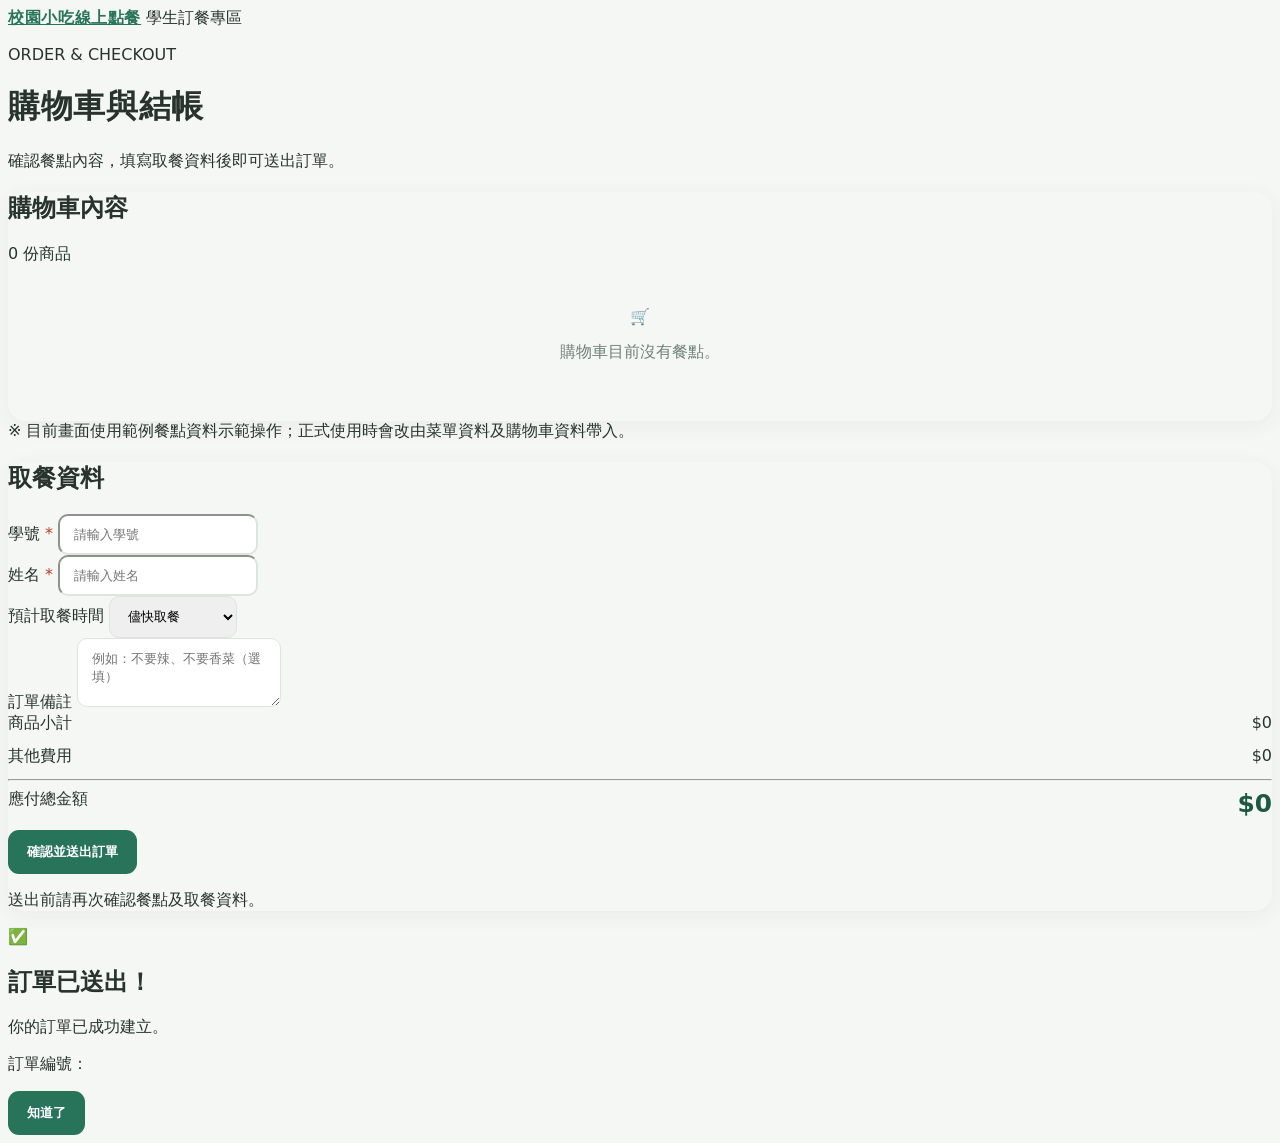
==== checkout.html @ f749bfb9 "Update checkout.html" ====
<!DOCTYPE html>
<html lang="zh-Hant">
<head>
  <meta charset="UTF-8">
  <meta name="viewport" content="width=device-width, initial-scale=1">
  <title>校園小吃線上點餐系統｜購物車與結帳</title>

  <!-- 如果你的專案有下載 Bootstrap，請確認這個相對路徑正確 -->
  <link rel="stylesheet" href="../assets/vendor/bootstrap.min.css">

  <style>
    :root {
      --brand: #28745b;
      --brand-dark: #1d5945;
      --page-bg: #f5f7f5;
      --soft-green: #eaf3ee;
    }

    body {
      background: var(--page-bg);
      color: #29332e;
      font-family: "Microsoft JhengHei", system-ui, sans-serif;
    }

    .navbar-brand {
      color: var(--brand) !important;
      font-weight: 800;
      letter-spacing: .04em;
    }

    .page-title {
      font-weight: 800;
      letter-spacing: .02em;
    }

    .section-card {
      border: 0;
      border-radius: 18px;
      box-shadow: 0 5px 22px rgba(31, 65, 48, .06);
    }

    .food-thumb {
      width: 76px;
      height: 76px;
      object-fit: cover;
      border-radius: 13px;
      background: #e8eee9;
    }

    .quantity-control {
      display: inline-flex;
      align-items: center;
      gap: 10px;
      border: 1px solid #dce5df;
      border-radius: 999px;
      padding: 4px 8px;
      background: #fff;
    }

    .quantity-control button {
      border: 0;
      background: var(--soft-green);
      color: var(--brand-dark);
      border-radius: 50%;
      width: 28px;
      height: 28px;
      font-weight: 700;
      line-height: 1;
    }

    .quantity-control button:hover {
      background: #d8e9de;
    }

    .form-control, .form-select {
      border-color: #dce5df;
      border-radius: 10px;
      padding: .7rem .85rem;
    }

    .form-control:focus, .form-select:focus {
      border-color: #78a891;
      box-shadow: 0 0 0 .2rem rgba(40, 116, 91, .12);
    }

    .btn-brand {
      background: var(--brand);
      color: #fff;
      border: 0;
      border-radius: 11px;
      padding: .8rem 1.2rem;
      font-weight: 700;
    }

    .btn-brand:hover {
      background: var(--brand-dark);
      color: #fff;
    }

    .summary-row {
      display: flex;
      justify-content: space-between;
      gap: 12px;
      margin-bottom: 12px;
    }

    .total-price {
      color: var(--brand-dark);
      font-size: 1.55rem;
      font-weight: 800;
    }

    .required-mark {
      color: #c0392b;
    }

    .empty-cart {
      padding: 42px 16px;
      text-align: center;
      color: #718078;
    }

    @media (max-width: 575.98px) {
      .food-thumb {
        width: 62px;
        height: 62px;
      }
      .cart-item {
        align-items: flex-start !important;
      }
      .item-bottom {
        margin-top: 12px;
      }
    }
  </style>
</head>

<body>
  <nav class="navbar bg-white border-bottom">
    <div class="container">
      <a class="navbar-brand" href="menu.html">校園小吃線上點餐</a>
      <span class="small text-secondary">學生訂餐專區</span>
    </div>
  </nav>

  <main class="container py-4 py-lg-5">
    <div class="mb-4">
      <p class="text-success fw-semibold mb-1">ORDER & CHECKOUT</p>
      <h1 class="page-title h2 mb-2">購物車與結帳</h1>
      <p class="text-secondary mb-0">確認餐點內容，填寫取餐資料後即可送出訂單。</p>
    </div>

    <div class="row g-4">
      <!-- 購物車 -->
      <section class="col-lg-7" aria-labelledby="cart-title">
        <div class="card section-card">
          <div class="card-body p-3 p-md-4">
            <div class="d-flex justify-content-between align-items-center mb-3">
              <h2 id="cart-title" class="h5 fw-bold mb-0">購物車內容</h2>
              <span class="badge rounded-pill text-bg-success" id="item-count">2 項商品</span>
            </div>

            <div id="cart-list">
              <!-- 範例商品由 JavaScript 顯示 -->
            </div>
            <div id="empty-cart" class="empty-cart d-none">
              <div class="fs-1 mb-2">🛒</div>
              <p class="mb-0">購物車目前沒有餐點。</p>
            </div>
          </div>
        </div>

        <div class="alert alert-light border mt-3 small mb-0" role="note">
          ※ 目前畫面使用範例餐點資料示範操作；正式使用時會改由菜單資料及購物車資料帶入。
        </div>
      </section>

      <!-- 結帳表單與金額 -->
      <section class="col-lg-5" aria-labelledby="checkout-title">
        <div class="card section-card mb-4">
          <div class="card-body p-3 p-md-4">
            <h2 id="checkout-title" class="h5 fw-bold mb-3">取餐資料</h2>

            <form id="checkout-form">
              <div class="mb-3">
                <label for="student-id" class="form-label fw-semibold">
                  學號 <span class="required-mark">*</span>
                </label>
                <input class="form-control" id="student-id" name="student_id"
                       placeholder="請輸入學號" required>
              </div>

              <div class="mb-3">
                <label for="student-name" class="form-label fw-semibold">
                  姓名 <span class="required-mark">*</span>
                </label>
                <input class="form-control" id="student-name" name="student_name"
                       placeholder="請輸入姓名" required>
              </div>

              <div class="mb-3">
                <label for="pickup-time" class="form-label fw-semibold">預計取餐時間</label>
                <select class="form-select" id="pickup-time" name="pickup_time">
                  <option value="儘快取餐">儘快取餐</option>
                  <option value="12:00 - 12:15">12:00 - 12:15</option>
                  <option value="12:15 - 12:30">12:15 - 12:30</option>
                  <option value="12:30 - 12:45">12:30 - 12:45</option>
                </select>
              </div>

              <div class="mb-4">
                <label for="order-note" class="form-label fw-semibold">訂單備註</label>
                <textarea class="form-control" id="order-note" name="note" rows="3"
                          placeholder="例如：不要辣、不要香菜（選填）"></textarea>
              </div>

              <div class="border-top pt-3">
                <div class="summary-row">
                  <span class="text-secondary">商品小計</span>
                  <span id="subtotal">$0</span>
                </div>
                <div class="summary-row">
                  <span class="text-secondary">其他費用</span>
                  <span>$0</span>
                </div>
                <hr>
                <div class="summary-row align-items-center mb-3">
                  <span class="fw-bold">應付總金額</span>
                  <span class="total-price" id="total">$0</span>
                </div>
                <button class="btn btn-brand w-100" id="submit-order" type="submit">
                  確認並送出訂單
                </button>
                <p class="small text-secondary text-center mt-3 mb-0">
                  送出前請再次確認餐點及取餐資料。
                </p>
              </div>
            </form>
          </div>
        </div>
      </section>
    </div>
  </main>

  <!-- 訂單送出結果視窗 -->
  <div class="modal fade" id="result-modal" tabindex="-1" aria-labelledby="result-title" aria-hidden="true">
    <div class="modal-dialog modal-dialog-centered">
      <div class="modal-content border-0 rounded-4">
        <div class="modal-body text-center p-4 p-md-5">
          <div class="display-5 mb-3" id="result-icon">✅</div>
          <h2 class="h4 fw-bold" id="result-title">訂單已送出！</h2>
          <p class="text-secondary mb-2" id="result-message">你的訂單已成功建立。</p>
          <p class="mb-4">訂單編號：<strong id="order-number"></strong></p>
          <button type="button" class="btn btn-brand px-4" data-bs-dismiss="modal">知道了</button>
        </div>
      </div>
    </div>
  </div>

  <!-- 若專案已有 Bootstrap JavaScript，請改用專案內的檔案路徑 -->
  <script src="https://cdn.jsdelivr.net/npm/bootstrap@5.3.3/dist/js/bootstrap.bundle.min.js"></script>

  <script>
    // 範例購物車資料；正式串接時可改成從購物車或 API 取得。
    const cartItems = [];

    const cartList = document.getElementById("cart-list");
    const emptyCart = document.getElementById("empty-cart");
    const itemCount = document.getElementById("item-count");
    const subtotalElement = document.getElementById("subtotal");
    const totalElement = document.getElementById("total");
    const submitButton = document.getElementById("submit-order");

    function formatPrice(price) {
      return "$" + price.toLocaleString("zh-TW");
    }

    function renderCart() {
      cartList.innerHTML = "";

      const totalQuantity = cartItems.reduce((sum, item) => sum + item.quantity, 0);
      const subtotal = cartItems.reduce((sum, item) => sum + item.price * item.quantity, 0);

      itemCount.textContent = totalQuantity + " 份商品";
      subtotalElement.textContent = formatPrice(subtotal);
      totalElement.textContent = formatPrice(subtotal);

      emptyCart.classList.toggle("d-none", cartItems.length !== 0);
      cartList.classList.toggle("d-none", cartItems.length === 0);
      submitButton.disabled = cartItems.length === 0;

      cartItems.forEach(item => {
        const row = document.createElement("div");
        row.className = "cart-item d-flex align-items-center gap-3 py-3 border-bottom";

        row.innerHTML = `
          <img class="food-thumb" src="${item.image}" alt="${item.name}">
          <div class="flex-grow-1 min-width-0">
            <div class="fw-bold">${item.name}</div>
            <div class="small text-secondary">${item.description}</div>
            <div class="d-flex flex-wrap align-items-center justify-content-between gap-2 item-bottom">
              <div class="quantity-control" aria-label="${item.name}數量">
                <button type="button" data-action="decrease" data-id="${item.id}" aria-label="減少數量">−</button>
                <span class="fw-semibold">${item.quantity}</span>
                <button type="button" data-action="increase" data-id="${item.id}" aria-label="增加數量">+</button>
              </div>
              <span class="fw-bold">${formatPrice(item.price * item.quantity)}</span>
            </div>
          </div>
          <button type="button" class="btn btn-sm btn-link text-danger text-decoration-none"
                  data-action="remove" data-id="${item.id}">移除</button>
        `;
        cartList.appendChild(row);
      });
    }

    cartList.addEventListener("click", event => {
      const button = event.target.closest("button[data-action]");
      if (!button) return;

      const id = Number(button.dataset.id);
      const item = cartItems.find(product => product.id === id);
      if (!item) return;

      if (button.dataset.action === "increase") item.quantity += 1;
      if (button.dataset.action === "decrease") item.quantity = Math.max(1, item.quantity - 1);
      if (button.dataset.action === "remove") {
        const index = cartItems.findIndex(product => product.id === id);
        if (index !== -1) cartItems.splice(index, 1);
      }
      renderCart();
    });

    document.getElementById("checkout-form").addEventListener("submit", async event => {
      event.preventDefault();

      if (cartItems.length === 0) {
        alert("購物車沒有餐點，請先選擇餐點。");
        return;
      }

      const form = event.currentTarget;
      if (!form.reportValidity()) return;

      const orderData = {
        student_id: document.getElementById("student-id").value.trim(),
        student_name: document.getElementById("student-name").value.trim(),
        pickup_time: document.getElementById("pickup-time").value,
        note: document.getElementById("order-note").value.trim(),
        items: cartItems.map(item => ({
          meal_id: item.id,
          quantity: item.quantity
        }))
      };

      /*
        正式串接後端時，可將下方示範區塊替換為：
        const response = await fetch("/api/orders", {
          method: "POST",
          headers: { "Content-Type": "application/json" },
          body: JSON.stringify(orderData)
        });
        if (!response.ok) throw new Error("訂單送出失敗");
        const result = await response.json();

        注意：實際 API 路徑與欄位名稱要以組員 C 提供的規格為準。
      */

      console.log("準備送出的訂單資料：", orderData);

      // 暫時使用假資料模擬成功結果，尚未真的寫入資料庫。
      const demoOrderNumber = "DEMO" + Date.now().toString().slice(-6);
      document.getElementById("order-number").textContent = demoOrderNumber;
      document.getElementById("result-icon").textContent = "✅";
      document.getElementById("result-title").textContent = "訂單已送出！";
      document.getElementById("result-message").textContent =
        "目前為前端展示模式，訂單資料尚未傳送至後端。";

      const modal = new bootstrap.Modal(document.getElementById("result-modal"));
      modal.show();
    });

    renderCart();
  </script>
</body>
</html>
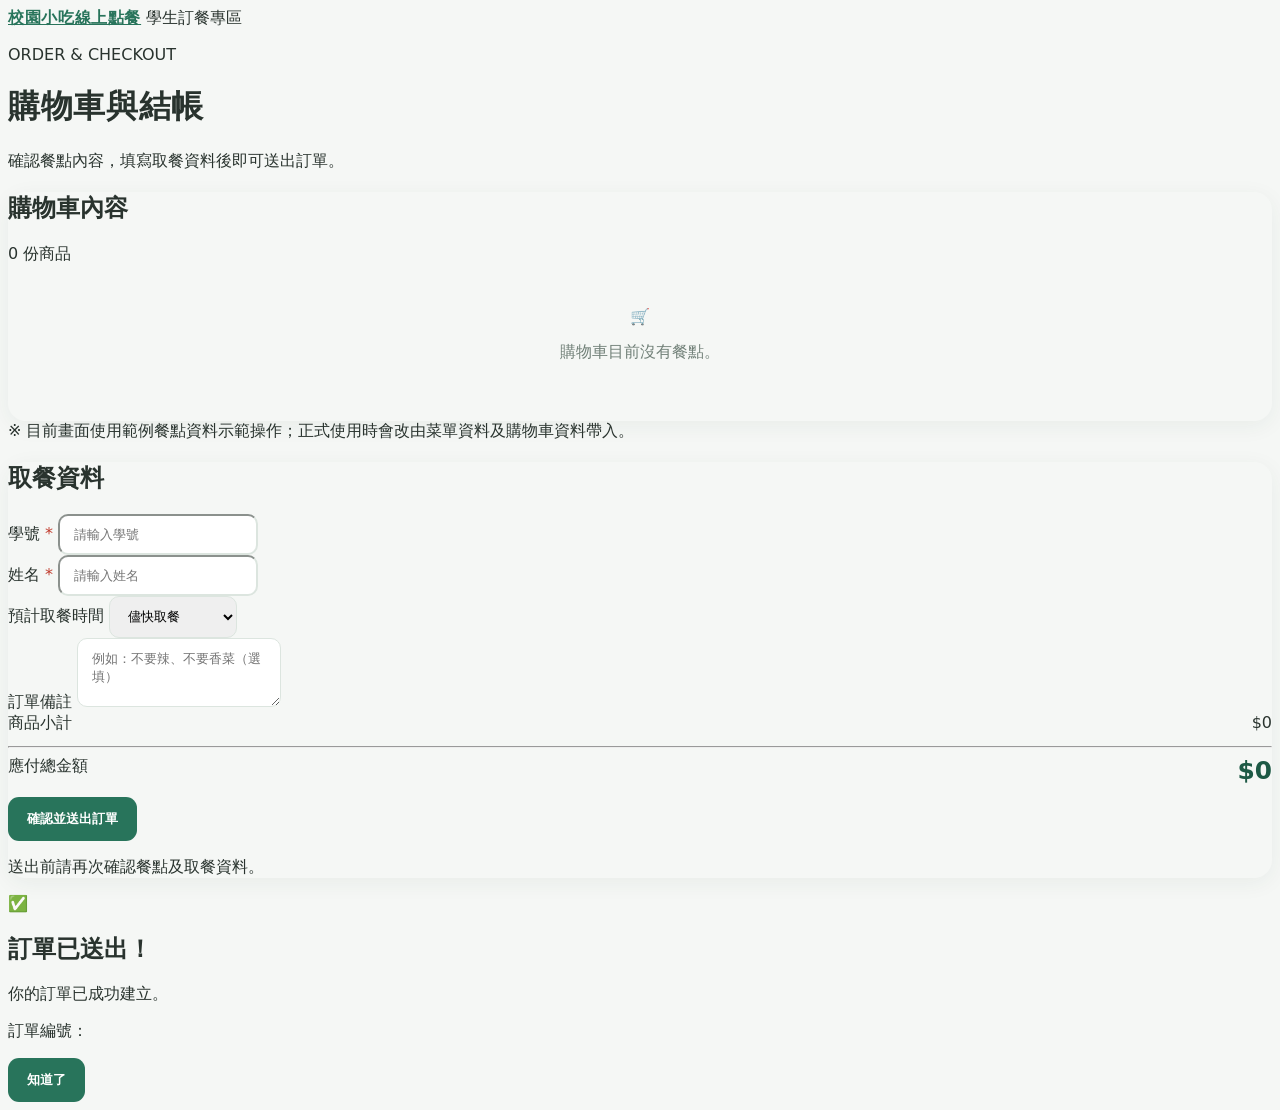
==== commit a68d80eb: "Update checkout.html" ====
--- a/checkout.html
+++ b/checkout.html
@@ -218,10 +218,6 @@
                 <div class="summary-row">
                   <span class="text-secondary">商品小計</span>
                   <span id="subtotal">$0</span>
-                </div>
-                <div class="summary-row">
-                  <span class="text-secondary">其他費用</span>
-                  <span>$0</span>
                 </div>
                 <hr>
                 <div class="summary-row align-items-center mb-3">
@@ -262,7 +258,9 @@
 
   <script>
     // 範例購物車資料；正式串接時可改成從購物車或 API 取得。
-    const cartItems = [];
+    const cartItems = JSON.parse(
+  sessionStorage.getItem("cart") || "[]"
+);
 
     const cartList = document.getElementById("cart-list");
     const emptyCart = document.getElementById("empty-cart");
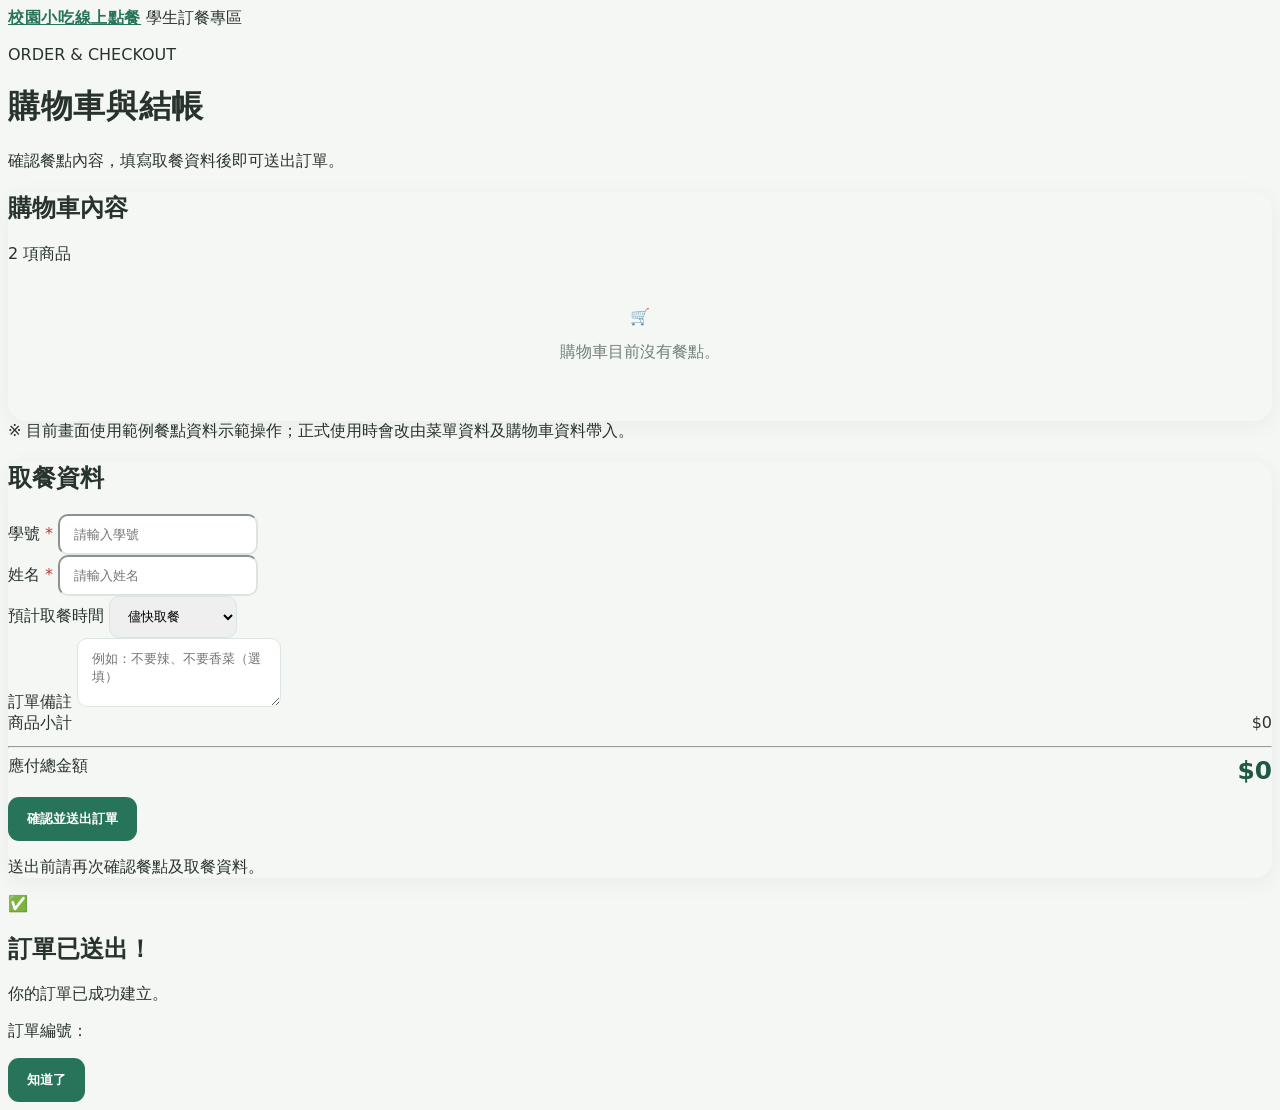
==== commit a9d02fec: "Update checkout.html" ====
--- a/checkout.html
+++ b/checkout.html
@@ -366,6 +366,35 @@
 
       console.log("準備送出的訂單資料：", orderData);
 
+      // 取得學號與姓名
+const studentId = document.getElementById("student-id").value.trim();
+const studentName = document.getElementById("student-name").value.trim();
+
+// 讀取原本的訂單
+const orders = JSON.parse(
+  localStorage.getItem("orders") || "[]"
+);
+
+// 建立新訂單
+const newOrder = {
+  orderNumber: "DEMO" + Date.now().toString().slice(-6),
+  studentId: studentId,
+  studentName: studentName,
+  items: cartItems,
+  total: cartItems.reduce(
+    (sum, item) => sum + item.price * item.quantity,
+    0
+  ),
+  createdAt: new Date().toISOString()
+  // 新增這兩個欄位
+  status: "待接單",
+  statusUpdatedAt: new Date().toISOString()
+};
+
+// 儲存訂單
+orders.push(newOrder);
+localStorage.setItem("orders", JSON.stringify(orders));
+
       // 暫時使用假資料模擬成功結果，尚未真的寫入資料庫。
       const demoOrderNumber = "DEMO" + Date.now().toString().slice(-6);
       document.getElementById("order-number").textContent = demoOrderNumber;
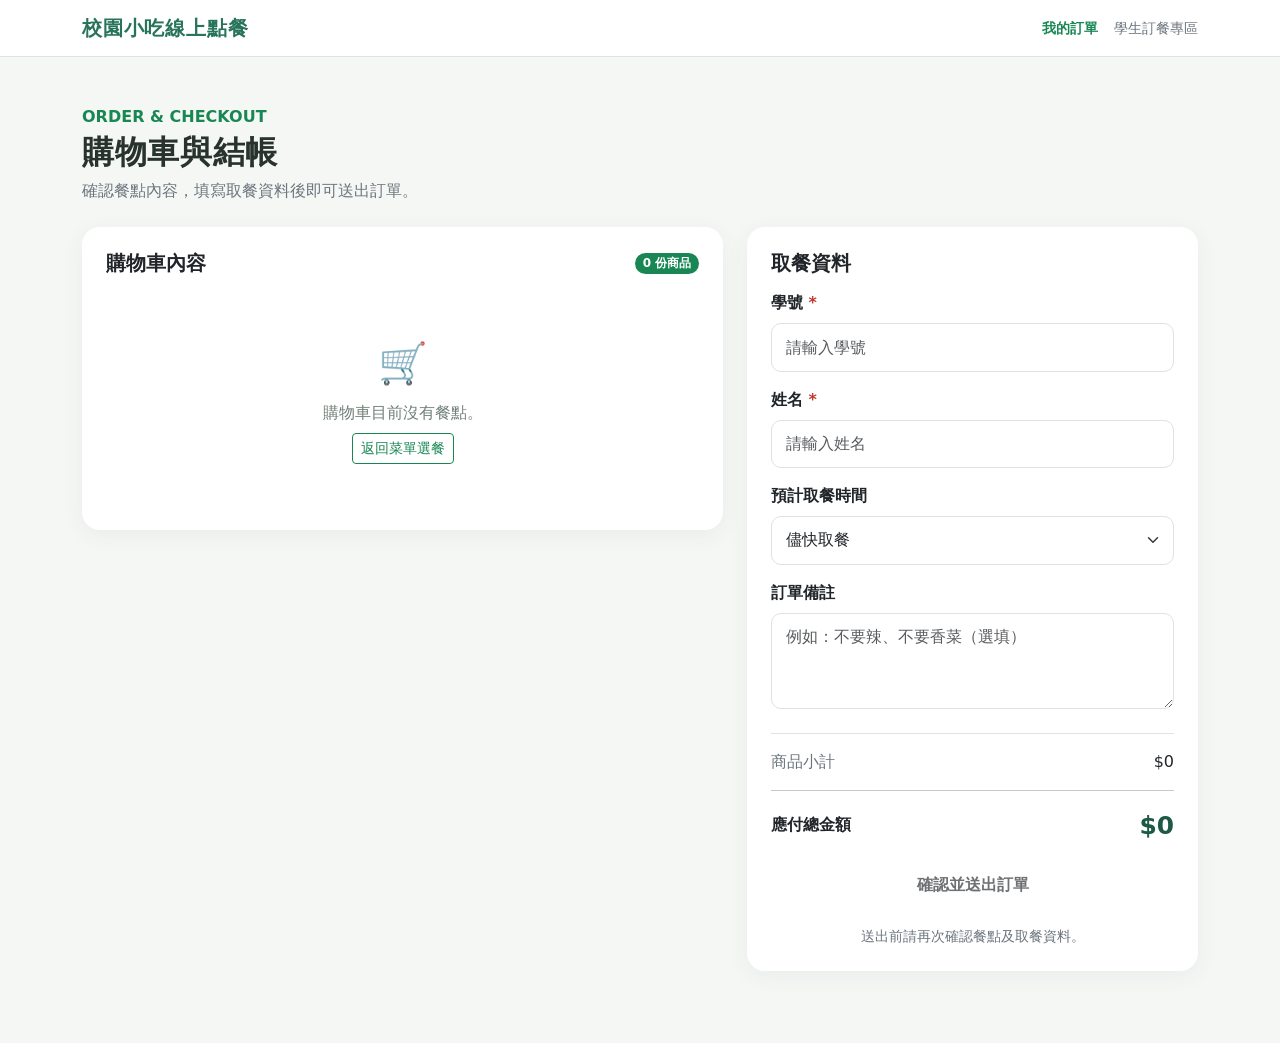
==== commit c815d554: "完成前後端串接與購物車修正" ====
--- a/checkout.html
+++ b/checkout.html
@@ -4,10 +4,7 @@
   <meta charset="UTF-8">
   <meta name="viewport" content="width=device-width, initial-scale=1">
   <title>校園小吃線上點餐系統｜購物車與結帳</title>
-
-  <!-- 如果你的專案有下載 Bootstrap，請確認這個相對路徑正確 -->
-  <link rel="stylesheet" href="../assets/vendor/bootstrap.min.css">
-
+  <link href="https://cdn.jsdelivr.net/npm/bootstrap@5.3.3/dist/css/bootstrap.min.css" rel="stylesheet">
   <style>
     :root {
       --brand: #28745b;
@@ -37,14 +34,6 @@
       border: 0;
       border-radius: 18px;
       box-shadow: 0 5px 22px rgba(31, 65, 48, .06);
-    }
-
-    .food-thumb {
-      width: 76px;
-      height: 76px;
-      object-fit: cover;
-      border-radius: 13px;
-      background: #e8eee9;
     }
 
     .quantity-control {
@@ -119,19 +108,6 @@
       text-align: center;
       color: #718078;
     }
-
-    @media (max-width: 575.98px) {
-      .food-thumb {
-        width: 62px;
-        height: 62px;
-      }
-      .cart-item {
-        align-items: flex-start !important;
-      }
-      .item-bottom {
-        margin-top: 12px;
-      }
-    }
   </style>
 </head>
 
@@ -139,7 +115,10 @@
   <nav class="navbar bg-white border-bottom">
     <div class="container">
       <a class="navbar-brand" href="menu.html">校園小吃線上點餐</a>
-      <span class="small text-secondary">學生訂餐專區</span>
+      <div class="d-flex gap-3 align-items-center">
+        <a class="small text-decoration-none fw-semibold text-success" href="student-orders.html">我的訂單</a>
+        <span class="small text-secondary">學生訂餐專區</span>
+      </div>
     </div>
   </nav>
 
@@ -151,31 +130,24 @@
     </div>
 
     <div class="row g-4">
-      <!-- 購物車 -->
       <section class="col-lg-7" aria-labelledby="cart-title">
         <div class="card section-card">
           <div class="card-body p-3 p-md-4">
             <div class="d-flex justify-content-between align-items-center mb-3">
               <h2 id="cart-title" class="h5 fw-bold mb-0">購物車內容</h2>
-              <span class="badge rounded-pill text-bg-success" id="item-count">2 項商品</span>
+              <span class="badge rounded-pill text-bg-success" id="item-count">0 份商品</span>
             </div>
 
-            <div id="cart-list">
-              <!-- 範例商品由 JavaScript 顯示 -->
-            </div>
+            <div id="cart-list"></div>
             <div id="empty-cart" class="empty-cart d-none">
               <div class="fs-1 mb-2">🛒</div>
-              <p class="mb-0">購物車目前沒有餐點。</p>
+              <p class="mb-2">購物車目前沒有餐點。</p>
+              <a href="menu.html" class="btn btn-sm btn-outline-success">返回菜單選餐</a>
             </div>
           </div>
         </div>
-
-        <div class="alert alert-light border mt-3 small mb-0" role="note">
-          ※ 目前畫面使用範例餐點資料示範操作；正式使用時會改由菜單資料及購物車資料帶入。
-        </div>
       </section>
 
-      <!-- 結帳表單與金額 -->
       <section class="col-lg-5" aria-labelledby="checkout-title">
         <div class="card section-card mb-4">
           <div class="card-body p-3 p-md-4">
@@ -238,29 +210,27 @@
     </div>
   </main>
 
-  <!-- 訂單送出結果視窗 -->
   <div class="modal fade" id="result-modal" tabindex="-1" aria-labelledby="result-title" aria-hidden="true">
     <div class="modal-dialog modal-dialog-centered">
       <div class="modal-content border-0 rounded-4">
         <div class="modal-body text-center p-4 p-md-5">
           <div class="display-5 mb-3" id="result-icon">✅</div>
           <h2 class="h4 fw-bold" id="result-title">訂單已送出！</h2>
-          <p class="text-secondary mb-2" id="result-message">你的訂單已成功建立。</p>
+          <p class="text-secondary mb-2" id="result-message">你的訂單已成功寫入資料庫。</p>
           <p class="mb-4">訂單編號：<strong id="order-number"></strong></p>
-          <button type="button" class="btn btn-brand px-4" data-bs-dismiss="modal">知道了</button>
+          <div class="d-flex justify-content-center gap-2">
+            <a href="student-orders.html" class="btn btn-outline-success px-3">前往查詢訂單</a>
+            <button type="button" class="btn btn-brand px-4" data-bs-dismiss="modal">知道了</button>
+          </div>
         </div>
       </div>
     </div>
   </div>
 
-  <!-- 若專案已有 Bootstrap JavaScript，請改用專案內的檔案路徑 -->
   <script src="https://cdn.jsdelivr.net/npm/bootstrap@5.3.3/dist/js/bootstrap.bundle.min.js"></script>
-
   <script>
-    // 範例購物車資料；正式串接時可改成從購物車或 API 取得。
-    const cartItems = JSON.parse(
-  sessionStorage.getItem("cart") || "[]"
-);
+    const API_BASE = "http://127.0.0.1:8000";
+    let cartItems = JSON.parse(sessionStorage.getItem("cart") || "[]");
 
     const cartList = document.getElementById("cart-list");
     const emptyCart = document.getElementById("empty-cart");
@@ -270,14 +240,18 @@
     const submitButton = document.getElementById("submit-order");
 
     function formatPrice(price) {
-      return "$" + price.toLocaleString("zh-TW");
+      return "$" + Number(price || 0).toLocaleString("zh-TW");
+    }
+
+    function syncCartStorage() {
+      sessionStorage.setItem("cart", JSON.stringify(cartItems));
     }
 
     function renderCart() {
       cartList.innerHTML = "";
 
-      const totalQuantity = cartItems.reduce((sum, item) => sum + item.quantity, 0);
-      const subtotal = cartItems.reduce((sum, item) => sum + item.price * item.quantity, 0);
+      const totalQuantity = cartItems.reduce((sum, item) => sum + Number(item.quantity || 0), 0);
+      const subtotal = cartItems.reduce((sum, item) => sum + Number(item.price || 0) * Number(item.quantity || 0), 0);
 
       itemCount.textContent = totalQuantity + " 份商品";
       subtotalElement.textContent = formatPrice(subtotal);
@@ -289,14 +263,13 @@
 
       cartItems.forEach(item => {
         const row = document.createElement("div");
-        row.className = "cart-item d-flex align-items-center gap-3 py-3 border-bottom";
+        row.className = "cart-item d-flex align-items-center justify-content-between gap-3 py-3 border-bottom";
 
         row.innerHTML = `
-          <img class="food-thumb" src="${item.image}" alt="${item.name}">
           <div class="flex-grow-1 min-width-0">
             <div class="fw-bold">${item.name}</div>
-            <div class="small text-secondary">${item.description}</div>
-            <div class="d-flex flex-wrap align-items-center justify-content-between gap-2 item-bottom">
+            <div class="small text-secondary">單價 ${formatPrice(item.price)}</div>
+            <div class="d-flex flex-wrap align-items-center justify-content-between gap-2 mt-2">
               <div class="quantity-control" aria-label="${item.name}數量">
                 <button type="button" data-action="decrease" data-id="${item.id}" aria-label="減少數量">−</button>
                 <span class="fw-semibold">${item.quantity}</span>
@@ -317,15 +290,16 @@
       if (!button) return;
 
       const id = Number(button.dataset.id);
-      const item = cartItems.find(product => product.id === id);
+      const item = cartItems.find(product => Number(product.id) === id);
       if (!item) return;
 
       if (button.dataset.action === "increase") item.quantity += 1;
       if (button.dataset.action === "decrease") item.quantity = Math.max(1, item.quantity - 1);
       if (button.dataset.action === "remove") {
-        const index = cartItems.findIndex(product => product.id === id);
+        const index = cartItems.findIndex(product => Number(product.id) === id);
         if (index !== -1) cartItems.splice(index, 1);
       }
+      syncCartStorage();
       renderCart();
     });
 
@@ -340,74 +314,64 @@
       const form = event.currentTarget;
       if (!form.reportValidity()) return;
 
+      const studentId = document.getElementById("student-id").value.trim();
+      const studentName = document.getElementById("student-name").value.trim();
+
       const orderData = {
-        student_id: document.getElementById("student-id").value.trim(),
-        student_name: document.getElementById("student-name").value.trim(),
+        student_id: studentId,
+        student_name: studentName,
         pickup_time: document.getElementById("pickup-time").value,
         note: document.getElementById("order-note").value.trim(),
         items: cartItems.map(item => ({
-          meal_id: item.id,
-          quantity: item.quantity
+          item_id: Number(item.id),
+          quantity: Number(item.quantity)
         }))
       };
 
-      /*
-        正式串接後端時，可將下方示範區塊替換為：
-        const response = await fetch("/api/orders", {
+      submitButton.disabled = true;
+      submitButton.textContent = "送出中...";
+
+      try {
+        const response = await fetch(`${API_BASE}/orders`, {
           method: "POST",
           headers: { "Content-Type": "application/json" },
           body: JSON.stringify(orderData)
         });
-        if (!response.ok) throw new Error("訂單送出失敗");
+
         const result = await response.json();
-
-        注意：實際 API 路徑與欄位名稱要以組員 C 提供的規格為準。
-      */
-
-      console.log("準備送出的訂單資料：", orderData);
-
-      // 取得學號與姓名
-const studentId = document.getElementById("student-id").value.trim();
-const studentName = document.getElementById("student-name").value.trim();
-
-// 讀取原本的訂單
-const orders = JSON.parse(
-  localStorage.getItem("orders") || "[]"
-);
-
-// 建立新訂單
-const newOrder = {
-  orderNumber: "DEMO" + Date.now().toString().slice(-6),
-  studentId: studentId,
-  studentName: studentName,
-  items: cartItems,
-  total: cartItems.reduce(
-    (sum, item) => sum + item.price * item.quantity,
-    0
-  ),
-  createdAt: new Date().toISOString()
-  // 新增這兩個欄位
-  status: "待接單",
-  statusUpdatedAt: new Date().toISOString()
-};
-
-// 儲存訂單
-orders.push(newOrder);
-localStorage.setItem("orders", JSON.stringify(orders));
-
-      // 暫時使用假資料模擬成功結果，尚未真的寫入資料庫。
-      const demoOrderNumber = "DEMO" + Date.now().toString().slice(-6);
-      document.getElementById("order-number").textContent = demoOrderNumber;
-      document.getElementById("result-icon").textContent = "✅";
-      document.getElementById("result-title").textContent = "訂單已送出！";
-      document.getElementById("result-message").textContent =
-        "目前為前端展示模式，訂單資料尚未傳送至後端。";
-
-      const modal = new bootstrap.Modal(document.getElementById("result-modal"));
-      modal.show();
+        if (!response.ok) {
+          throw new Error(result.detail || result.message || "訂單送出失敗");
+        }
+
+        const createdOrderId = result.data?.order_id ?? "";
+        sessionStorage.setItem("studentId", studentId);
+        cartItems = [];
+        syncCartStorage();
+        renderCart();
+
+        document.getElementById("order-number").textContent = createdOrderId;
+        document.getElementById("result-icon").textContent = "✅";
+        document.getElementById("result-title").textContent = "訂單已送出！";
+        document.getElementById("result-message").textContent =
+          `總金額 ${formatPrice(result.data?.total_price)}，已成功寫入後端資料庫。`;
+
+        const modal = new bootstrap.Modal(document.getElementById("result-modal"));
+        modal.show();
+      } catch (error) {
+        document.getElementById("order-number").textContent = "—";
+        document.getElementById("result-icon").textContent = "⚠️";
+        document.getElementById("result-title").textContent = "訂單送出失敗";
+        document.getElementById("result-message").textContent = error.message;
+
+        const modal = new bootstrap.Modal(document.getElementById("result-modal"));
+        modal.show();
+      } finally {
+        submitButton.disabled = cartItems.length === 0;
+        submitButton.textContent = "確認並送出訂單";
+      }
     });
 
     renderCart();
   </script>
 </body>
-</html>
+</html>
